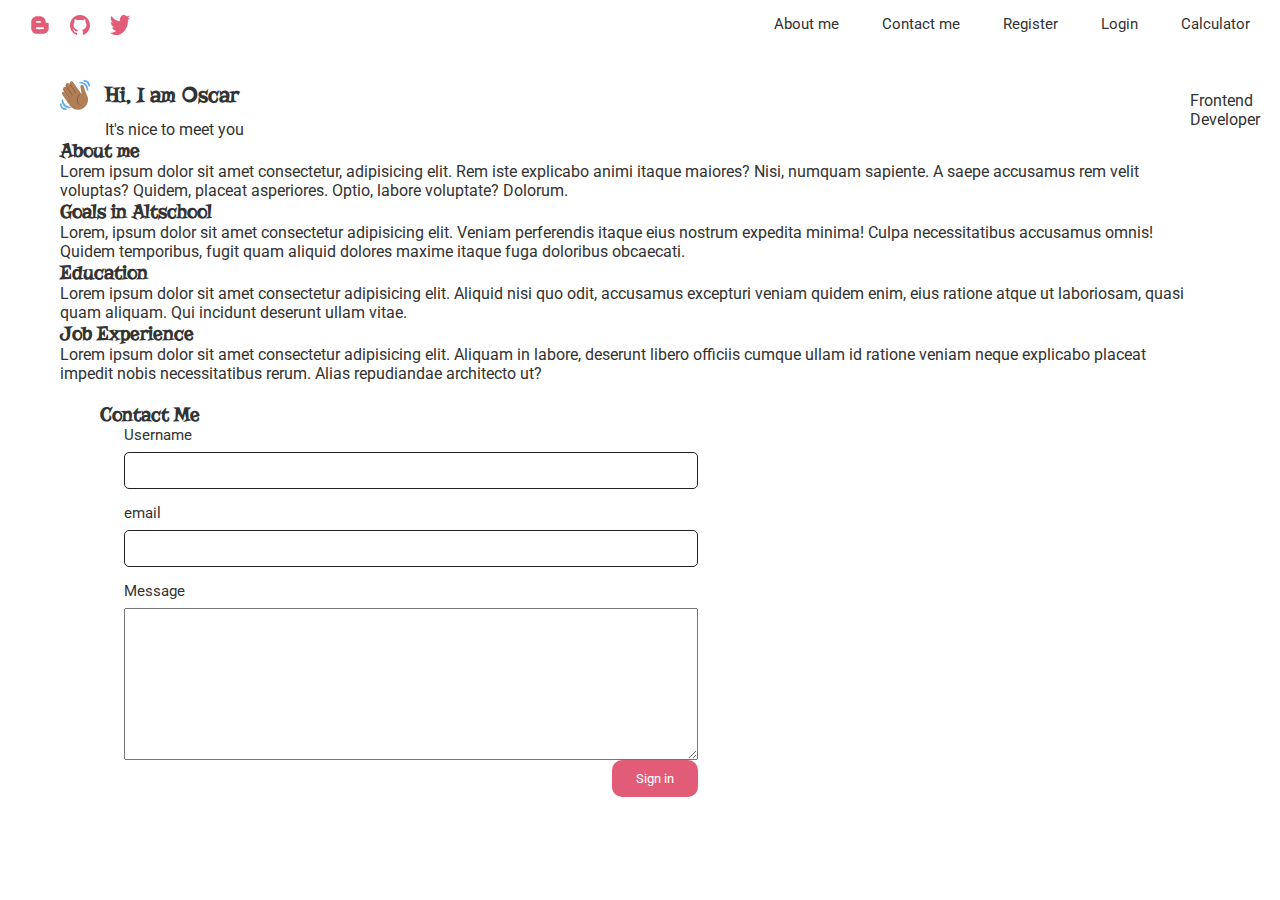
==== index.html @ 284df9f4 "rough style on home page" ====
<!DOCTYPE html>
<html lang="en">
<head>
    <meta charset="UTF-8">
    <meta http-equiv="X-UA-Compatible" content="IE=edge">
    <meta name="viewport" content="width=device-width, initial-scale=1.0">
    <link rel="stylesheet" href="styles.css">
    <link rel="stylesheet" href="nav.css">
    <link rel="preconnect" href="https://fonts.googleapis.com">
    <link rel="preconnect" href="https://fonts.gstatic.com" crossorigin>
    <link href="https://fonts.googleapis.com/css2?family=DM+Sans:wght@500&family=Risque&family=Roboto:wght@300;400&display=swap" rel="stylesheet">
    <title>A page about me</title>
</head>
<body class="home-page">
    <header class="hamburger-menu header-container">
        <input id="menu__toggle" type="checkbox" />
        <label class="menu__btn" for="menu__toggle">
           <span></span>
        </label>
        <div class="menu__box">
            <nav>
                <ul>
                    <li><a href="index.html" class="menu__item">About me</a></li>
                    <li><a href="index.html#contact-me-section" class="menu__item">Contact me</a></li>
                    <li><a href="register.html" class="menu__item">Register</a></li>
                    <li><a href="login.html" class="menu__item">Login</a></li>
                    <li><a href="calc.html" class="menu__item">Calculator</a></li>
                </ul>
            </nav>
            
            <ul class="profile-icons">
                <li>
                    <a href="">
                        <svg width="20" height="20" viewBox="0 0 50 50" fill="none" xmlns="http://www.w3.org/2000/svg">
                            <path d="M46.739 21.7485C46.5625 20.9673 46.075 20.2454 45.5187 19.9423C45.3421 19.8438 44.2484 19.7282 43.0765 19.6782C41.114 19.5907 40.8984 19.5517 40.2734 19.1892C39.2875 18.6126 39.0234 17.9876 39.014 16.3079C39.0046 13.0845 37.6656 10.0876 35.0203 7.39228C33.1359 5.46884 31.0265 4.16884 28.6234 3.43759C28.0468 3.26103 26.7578 3.20321 22.4421 3.15478C15.664 3.07665 14.1609 3.21259 11.8562 4.13134C7.60776 5.81103 4.56089 9.38603 3.44839 13.9548C3.2437 14.8142 3.1937 16.1907 3.14526 24.1017C3.08745 34.0142 3.15464 35.4688 3.77026 37.4313C5.2937 42.2751 9.62026 45.8595 13.9656 46.6407C15.4109 46.9048 33.2328 46.9626 35.0593 46.7188C38.2328 46.2892 40.7234 45.0095 43.0578 42.6267C44.7468 40.8985 45.8015 39.0329 46.4953 36.5626C46.9734 34.8438 46.9343 22.6173 46.739 21.7485ZM15.2828 15.5376C16.0453 14.7657 16.2593 14.736 21.025 14.736C25.3125 14.736 25.4578 14.7454 26.0843 15.0688C26.9921 15.5282 27.3921 16.172 27.3921 17.2079C27.3921 18.136 27.0203 18.7892 26.1906 19.3173C25.7421 19.6001 25.4781 19.6204 21.2781 19.6392C18.6906 19.6579 16.6203 19.6001 16.3171 19.522C14.6953 19.0626 14.0906 16.7392 15.2812 15.5376H15.2828ZM34.014 35.0485L32.5593 35.2829L24.9906 35.3704C18.3406 35.4485 16.4656 35.3313 16.114 35.1751C15.4203 34.872 14.7656 34.0329 14.6593 33.2813C14.5515 32.5688 14.9125 31.5923 15.4593 31.0938C16.1531 30.4688 16.4546 30.4501 24.9609 30.4392C33.7109 30.4298 33.6625 30.4298 34.4921 31.2017C35.6734 32.3048 35.4203 34.2485 34.014 35.0485Z" fill="#E35C77"/>
                        </svg>
                        <span>Blog</span>
                    </a>
                </li>
                <li>
                    <a href="">
                        <svg width="20" height="20" viewBox="0 0 50 50" fill="none" xmlns="http://www.w3.org/2000/svg">
                            <path d="M25.0028 2.14862e-06C11.1887 -0.00573574 0 11.4815 0 25.6599C0 36.8717 6.99922 46.4023 16.7467 49.9025C18.0594 50.241 17.8583 49.2828 17.8583 48.6286V44.1818C10.2782 45.0941 9.97095 39.9415 9.46263 39.0808C8.43481 37.2791 6.00492 36.8201 6.73109 35.9594C8.45716 35.0471 10.2167 36.1889 12.2556 39.2816C13.7303 41.5251 16.6071 41.1464 18.065 40.7735C18.3834 39.4251 19.0649 38.2201 20.0034 37.2848C12.1495 35.8389 8.8761 30.9158 8.8761 25.0631C8.8761 22.2229 9.78662 19.6121 11.5741 17.5063C10.4346 14.0349 11.6803 11.0627 11.8478 10.6208C15.0933 10.3225 18.4672 13.0078 18.7297 13.2201C20.5731 12.7094 22.679 12.4398 25.0363 12.4398C27.4048 12.4398 29.5163 12.7209 31.3764 13.2373C32.0076 12.7439 35.1357 10.4372 38.1522 10.7184C38.3142 11.1602 39.5319 14.0636 38.4594 17.4891C40.2692 19.6006 41.1909 22.2343 41.1909 25.0803C41.1909 30.9445 37.8952 35.8733 30.019 37.2963C30.6936 37.9778 31.2293 38.7905 31.5947 39.687C31.9601 40.5835 32.1479 41.5459 32.1472 42.5178V48.9729C32.1919 49.4893 32.1472 50 32.9851 50C42.8779 46.5745 50 36.975 50 25.6656C50 11.4815 38.8057 2.14862e-06 25.0028 2.14862e-06Z" fill="#E35C77"/>
                        </svg>
                        <span>Github</span>
                    </a>
                    
                </li>
                <li>
                    <a href="">
                        <svg width="20" height="20" viewBox="0 0 50 50" fill="none" xmlns="http://www.w3.org/2000/svg">
                            <path d="M50 5.92264C48.6076 8.47221 46.8994 10.6456 44.8754 12.4428C44.8954 12.9248 44.9054 13.4696 44.9054 14.0771C44.9054 17.4529 44.5056 20.8327 43.706 24.2167C42.9064 27.6006 41.685 30.8397 40.0418 33.9338C38.3987 37.0279 36.4413 39.7691 34.1699 42.1572C31.8984 44.5453 29.168 46.4495 25.9786 47.8697C22.7893 49.2899 19.3711 50 15.7242 50C10.0326 50 4.79121 48.1085 0 44.3254C0.850384 44.4419 1.66597 44.5001 2.44677 44.5001C7.20164 44.5001 11.4485 42.6972 15.1874 39.0913C12.9704 39.0412 10.9849 38.2011 9.23093 36.5708C7.47695 34.9406 6.26991 32.8575 5.6098 30.3214C6.26227 30.4744 6.90625 30.5509 7.54172 30.5509C8.45644 30.5509 9.35651 30.4041 10.2419 30.1103C7.87599 29.527 5.91323 28.0763 4.35367 25.7583C2.79417 23.4404 2.01442 20.765 2.01442 17.7322V17.5759C3.46664 18.5658 5.01567 19.0923 6.6615 19.1555C5.25993 18.0052 4.1487 16.5052 3.3278 14.6555C2.50685 12.8058 2.09638 10.8041 2.09638 8.65044C2.09638 6.37901 2.55873 4.26388 3.48344 2.30505C6.05636 6.19194 9.174 9.29847 12.8363 11.6246C16.4987 13.9508 20.4278 15.2427 24.6235 15.5003C24.4445 14.5822 24.3549 13.6242 24.3546 12.6261C24.3546 9.14122 25.3563 6.16566 27.3599 3.6994C29.3635 1.23313 31.7806 0 34.6115 0C37.5752 0 40.0716 1.32852 42.1007 3.98555C44.4189 3.42025 46.5896 2.39776 48.6127 0.918099C47.8333 3.93776 46.3314 6.26723 44.1071 7.90649C46.1514 7.60743 48.1157 6.94614 49.9999 5.92264H50Z" fill="#E35C77"/>
                        </svg>
                        <span>Twitter</span>
                    </a>
                    
                </li>    
            </ul>
        </div>
    </header>
    <main>
        <section>
            <div class="intro">
                <svg width="30" height="30" viewBox="0 0 36 36" fill="none" xmlns="http://www.w3.org/2000/svg">
                    <path d="M4.86088 9.10499C5.80088 8.44799 7.21788 8.57399 8.06188 9.27099L7.09388 7.86399C6.31488 6.75299 6.59388 5.55099 7.70588 4.77099C8.81788 3.99399 11.9689 6.08299 11.9689 6.08299C11.1829 4.96099 11.3299 3.53899 12.4519 2.75199C13.5739 1.96799 15.1219 2.23899 15.9079 3.36299L26.3279 18.083L24.9999 30.958L13.9169 26.916L4.24988 12.583C3.45688 11.454 3.73088 9.89699 4.86088 9.10499Z" fill="#90603E"/>
                    <path d="M2.69497 17.294C2.69497 17.294 1.56297 15.644 3.21397 14.513C4.86297 13.382 5.99397 15.031 5.99397 15.031L11.245 22.689C11.426 22.387 11.624 22.089 11.845 21.795L4.55697 11.168C4.55697 11.168 3.42597 9.519 5.07597 8.388C6.72497 7.257 7.85597 8.906 7.85597 8.906L14.711 18.903C14.966 18.695 15.227 18.486 15.496 18.281L7.54897 6.69C7.54897 6.69 6.41797 5.041 8.06797 3.91C9.71697 2.779 10.848 4.428 10.848 4.428L18.795 16.017C19.087 15.838 19.376 15.683 19.666 15.519L12.238 4.687C12.238 4.687 11.107 3.038 12.756 1.907C14.405 0.775997 15.536 2.425 15.536 2.425L23.39 13.879L24.584 15.621C19.636 19.015 19.165 25.4 21.992 29.523C22.557 30.348 23.382 29.783 23.382 29.783C19.989 24.834 21.025 19.273 25.974 15.88L24.515 8.578C24.515 8.578 23.97 6.654 25.893 6.108C27.817 5.563 28.363 7.487 28.363 7.487L30.048 12.491C30.716 14.475 31.427 16.452 32.368 18.322C35.025 23.602 33.438 30.164 28.428 33.601C22.963 37.348 15.492 35.955 11.744 30.491L2.69497 17.294Z" fill="#AF7E57"/>
                    <path d="M12 32C8.00001 32 3.95801 27.958 3.95801 23.958C3.95801 23.405 3.55301 22.958 3.00001 22.958C2.44701 22.958 1.95801 23.405 1.95801 23.958C1.95801 29.958 6.00001 34 12 34C12.553 34 13 33.511 13 32.958C13 32.405 12.553 32 12 32Z" fill="#5DADEC"/>
                    <path d="M7 33.958C4 33.958 2 31.958 2 28.958C2 28.405 1.553 27.958 1 27.958C0.447 27.958 0 28.405 0 28.958C0 32.958 3 35.958 7 35.958C7.553 35.958 8 35.511 8 34.958C8 34.405 7.553 33.958 7 33.958ZM24 1.95801C23.448 1.95801 23 2.40601 23 2.95801C23 3.51001 23.448 3.95801 24 3.95801C28 3.95801 32 7.54701 32 11.958C32 12.51 32.448 12.958 33 12.958C33.552 12.958 34 12.51 34 11.958C34 6.44401 30 1.95801 24 1.95801Z" fill="#5DADEC"/>
                    <path d="M29 0C28.448 0 28 0.406 28 0.958C28 1.51 28.448 2 29 2C32 2 33.958 4.225 33.958 6.958C33.958 7.51 34.447 7.958 35 7.958C35.553 7.958 35.958 7.51 35.958 6.958C35.958 3.121 33 0 29 0Z" fill="#5DADEC"/>
                </svg>
                <h1>Hi, I am Oscar</h1>
            </div>
            <p class="greeting">It's nice to meet you</p>
            <section>
                <h2>About me</h2>
                <p>Lorem ipsum dolor sit amet consectetur, adipisicing elit. Rem iste explicabo animi itaque maiores? Nisi, numquam sapiente. A saepe accusamus rem velit voluptas? Quidem, placeat asperiores. Optio, labore voluptate? Dolorum.</p>
                <h3>Goals in Altschool</h3>
                <p>Lorem, ipsum dolor sit amet consectetur adipisicing elit. Veniam perferendis itaque eius nostrum expedita minima! Culpa necessitatibus accusamus omnis! Quidem temporibus, fugit quam aliquid dolores maxime itaque fuga doloribus obcaecati.</p>
                <h3>Education</h3>
                <p>Lorem ipsum dolor sit amet consectetur adipisicing elit. Aliquid nisi quo odit, accusamus excepturi veniam quidem enim, eius ratione atque ut laboriosam, quasi quam aliquam. Qui incidunt deserunt ullam vitae.</p>
                <h3>Job Experience</h3>
                <p>Lorem ipsum dolor sit amet consectetur adipisicing elit. Aliquam in labore, deserunt libero officiis cumque ullam id ratione veniam neque explicabo placeat impedit nobis necessitatibus rerum. Alias repudiandae architecto ut?</p>
            </section>
            <section class="form-container">
                <h3>Contact Me</h3>
                
                <form action="">
                    <label for="username">Username</label>
                    <input type="text" name="username" id="username">
                    <label for="email">email</label>
                    <input type="email" name="email" id="email">
                    <label for="mesage">Message</label>
                    <textarea name="message" id="message" cols="30" rows="10"></textarea>
                    <input type="submit" value="Sign in">
                </form>
            </section>
        </section>
        <div>
            <img src="images/my-img.jpg" alt="">
            <p>Frontend Developer</p>
        </div>
        
    </main>
</body>
</html>
---- styles.css ----
:root {
    font-size: 62.5%;
    --main-bg-color: #6A5272;
    height: 100%;
}

body {
    height: 100%;
}

/* About me styles */
.intro {
    display: flex;
    align-items: center;
}

.intro svg {
    margin-right: 15px;
}

.home-page {
    color: #333;
}

.home-page h1 {
    margin: 0;
}

.home-page h2,
.home-page h3 {
    font-size: 2rem;
    font-family: 'Risque', cursive;
}

.home-page p {
    font-size: 1.6rem;
    font-family: 'Roboto', sans-serif;
}

.home-page main {
    padding-left: 6rem;
    padding-top: 8rem;
}

.greeting {
    margin-left: 45px;
    margin-top: 1rem;
}

.split-img-container{
    display: none;
}

label, input {
    display: block;
    font-family: 'Roboto', sans-serif;
}

main {
    background: var(--main-bg-color);
    padding-bottom: 1rem;
}

.main-body main {
    height: 100%;
}

label {
    margin-bottom: 8px;
    font-size: 1.5rem;
}

input, select {
    margin-bottom: 15px;
    padding: 10px;
    width: 100%;
    border-radius: 5px;
    border: 1px solid #222;
}

.form-container {
    border-radius: 5px;
    padding: 2rem;
    background: #fff;
    width: 90%;
    margin: 0 auto;
    padding-top: 2rem;
    display: flex;
    flex-direction: column;
    align-items: flex-start;
}

.form-container form {
    width: 96%;
    align-self: flex-end;
    display: flex;
    flex-direction: column;
}

.heading-container {
    display: flex;
}

h1 {
    margin-bottom: 2rem;
    margin-right: 5px;
    font-size: 2.2rem;
    font-family: 'Risque', cursive;
}

input[type='submit'] {
    /* width: 40%;
    margin: 0 auto; */
    border-radius: 10px;
    background: #E35C77;
    border: 1px solid transparent;
    cursor: pointer;
    color: #fff;
    align-self: flex-end;
}



@media screen and (min-width: 768px) {
    main {
        display: flex;
        padding: 0;
    }
    
    .split-img-container {
        width: 40%;
        display: flex;
        flex-direction: column;
        align-items: center;
        justify-content: center;
        height: 100%;
        position: fixed;
        top: -5%;
        right: 0;
    }

    .split-img-container p {
        font-size: 2rem;
        margin-left: -30px;
        font-family: 'DM Sans', sans-serif;
    }

    .split-img-container div {
        margin-left: -30px;
        width: 30%;
        display: flex;
        justify-content: space-between;
        margin-top: 3rem;
    }

    .main-body .split-img-container div {
        margin-left: 0;
    }
    
    .form-container {
        width: 60%;
        padding: 2rem 4rem;
    }
/* 
    .form-container form {
        width: 98%;
    } */

    .half-width {
        width: 47%;
    }

    .half-width-container {
        display: flex;
        justify-content: space-between;
    }

    .form-container {
        border-radius: initial;
        margin: initial;
    }

    input[type='submit'] {
        width: 15%;
    }
    
}
---- nav.css ----
* {
  margin: 0;
  padding: 0; 
  box-sizing: border-box;
}


:root {
  font-size: 62.5%;
  --main-bg-color: #fff;
}

header {
  background: var(--main-bg-color);
}

#menu__toggle {
  opacity: 0;
}
#menu__toggle:checked + .menu__btn > span {
  transform: rotate(45deg);
}
#menu__toggle:checked + .menu__btn > span::before {
  top: 0;
  transform: rotate(0deg);
}
#menu__toggle:checked + .menu__btn > span::after {
  top: 0;
  transform: rotate(90deg);
}
#menu__toggle:checked ~ .menu__box {
  left: 0 !important;
}
.menu__btn {
  position: fixed;
  top: 20px;
  left: 20px;
  width: 26px;
  height: 26px;
  cursor: pointer;
  z-index: 1;
}
.menu__btn > span,
.menu__btn > span::before,
.menu__btn > span::after {
  display: block;
  position: absolute;
  width: 100%;
  height: 2px;
  background-color: #616161;
  transition-duration: .25s;
}
.menu__btn > span::before {
  content: '';
  top: -8px;
}
.menu__btn > span::after {
  content: '';
  top: 8px;
}
.menu__box {
  display: block;
  position: fixed;
  top: 0;
  left: -100%;
  width: 300px;
  height: 70%;
  margin: 0;
  padding: 80px 0;
  padding-left: 3rem;
  list-style: none;
  background-color: #ECEFF1;
  box-shadow: 2px 2px 6px rgba(0, 0, 0, .4);
  transition-duration: .25s;
}
.menu__item {
  text-decoration: none;
  transition-duration: .25s;
}

.menu__box a, .profile-icons span {
  font-size: 1.5rem;
  font-family: 'Roboto', sans-serif;
  color: #333;
  text-decoration: none;
}

.profile-icons span {
  margin-left: 5px;
}

.profile-icons li a {
  display: flex;
  align-items: center;
}
.menu__box li {
  margin-bottom: 1rem;
}
.menu__item:hover {
  background-color: #CFD8DC;
}

.menu__box ul {
  list-style-type: none;
}

.header-container input[type="checkbox"] {
    display: block;
  }

  .header-container {
    display: block;
    position: fixed;
    width: 100%;
    z-index: 2;
  }

  main {
    padding-top: 64px;
  }

   .header-container input[type="checkbox"] {
    position: absolute;
    display: block;
    height: 32px;
    width: 30px;
    top: 20px;
    left: 20px;
    z-index: 5;
    opacity: 0;
  }

  

  /* .header-container .menu__box li {
    margin-bottom: 1.5rem;
    font-size: 1.3rem;
    font-weight: 500;
  } */



@media screen and (min-width: 768px) {
  .header-container input[type="checkbox"],
  .header-container .menu__btn{
    display: none;
  }

.header-container .menu__box {
    background: initial;
    height: auto;
    width: 100%;
    box-shadow: initial;
    display: flex;
    justify-content: space-between;
    flex-direction: row;
}

  .menu__box {
    position: initial;
    display: flex;
    justify-content: space-between;
    padding: 15px 20px;
  }

  .profile-icons {
    order: -1;
    width: 9%;
    display: flex;
    justify-content: space-between;
    align-items: center;
  }

  .profile-icons li {
    display: inline-block;
  }

  

  .profile-icons span {
    display: none;
  }

  .menu__box nav {
    width: 55%;
  }
  .menu__box nav > ul{

    display: flex;
    justify-content: space-between;
  }

  .menu__box li {
    display: inline-block;
    padding: 0 10px;
  }
}

@media screen and (min-width: 1024px) {
  .menu__box nav {
    width: 40%;
  }
}
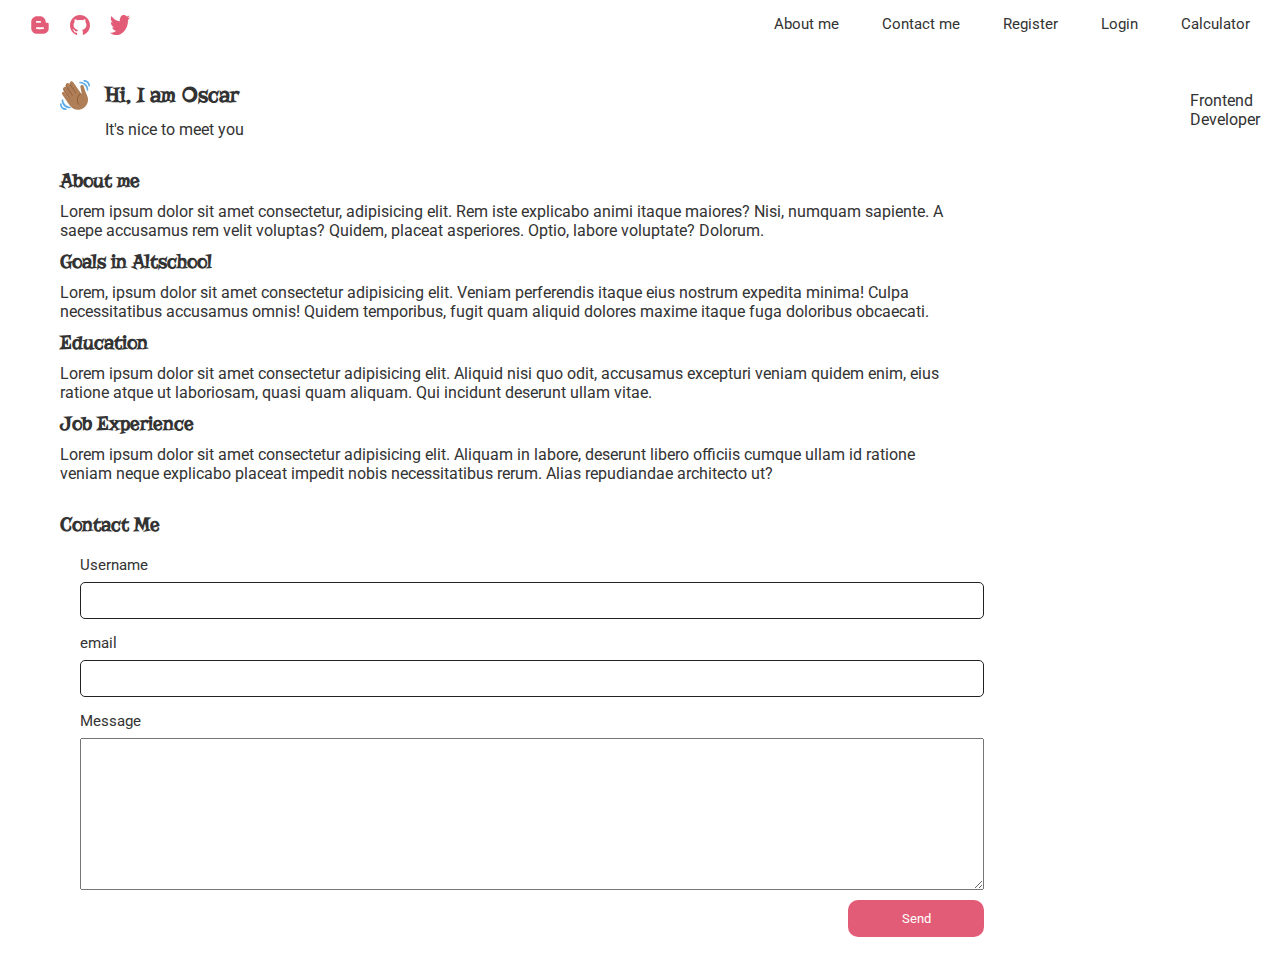
==== commit feefc377: "align button" ====
--- a/index.html
+++ b/index.html
@@ -71,7 +71,7 @@
                 <h1>Hi, I am Oscar</h1>
             </div>
             <p class="greeting">It's nice to meet you</p>
-            <section>
+            <section class="about-me-section">
                 <h2>About me</h2>
                 <p>Lorem ipsum dolor sit amet consectetur, adipisicing elit. Rem iste explicabo animi itaque maiores? Nisi, numquam sapiente. A saepe accusamus rem velit voluptas? Quidem, placeat asperiores. Optio, labore voluptate? Dolorum.</p>
                 <h3>Goals in Altschool</h3>
@@ -91,7 +91,7 @@
                     <input type="email" name="email" id="email">
                     <label for="mesage">Message</label>
                     <textarea name="message" id="message" cols="30" rows="10"></textarea>
-                    <input type="submit" value="Sign in">
+                    <input type="submit" value="Send">
                 </form>
             </section>
         </section>
--- a/styles.css
+++ b/styles.css
@@ -35,6 +35,7 @@
 .home-page p {
     font-size: 1.6rem;
     font-family: 'Roboto', sans-serif;
+    max-width: 80%;
 }
 
 .home-page main {
@@ -45,6 +46,36 @@
 .greeting {
     margin-left: 45px;
     margin-top: 1rem;
+}
+
+.home-page .form-container {
+    padding: 2rem 0;
+    width: 100%;
+}
+
+.form-container form {
+    width: 96%;
+    align-self: flex-end;
+    display: flex;
+    flex-direction: column;
+}
+
+.home-page .form-container form {
+    width: 80%;
+    align-self: flex-start;
+    margin-left: 20px;
+    margin-top: 1rem;
+}
+
+.about-me-section {
+    margin-top: 3rem;
+}
+
+.home-page h3 {
+    margin-top: 1rem;
+}
+.home-page h2, .home-page h3 {
+    margin-bottom: 1rem;
 }
 
 .split-img-container{
@@ -90,12 +121,7 @@
     align-items: flex-start;
 }
 
-.form-container form {
-    width: 96%;
-    align-self: flex-end;
-    display: flex;
-    flex-direction: column;
-}
+
 
 .heading-container {
     display: flex;
@@ -109,14 +135,16 @@
 }
 
 input[type='submit'] {
-    /* width: 40%;
-    margin: 0 auto; */
     border-radius: 10px;
     background: #E35C77;
     border: 1px solid transparent;
     cursor: pointer;
     color: #fff;
     align-self: flex-end;
+}
+
+.home-page input[type="submit"] {
+    margin-top: 1rem;
 }
 
 
@@ -161,6 +189,10 @@
         width: 60%;
         padding: 2rem 4rem;
     }
+
+    .home-page .form-container {
+        padding: 2rem 0;
+    }
 /* 
     .form-container form {
         width: 98%;
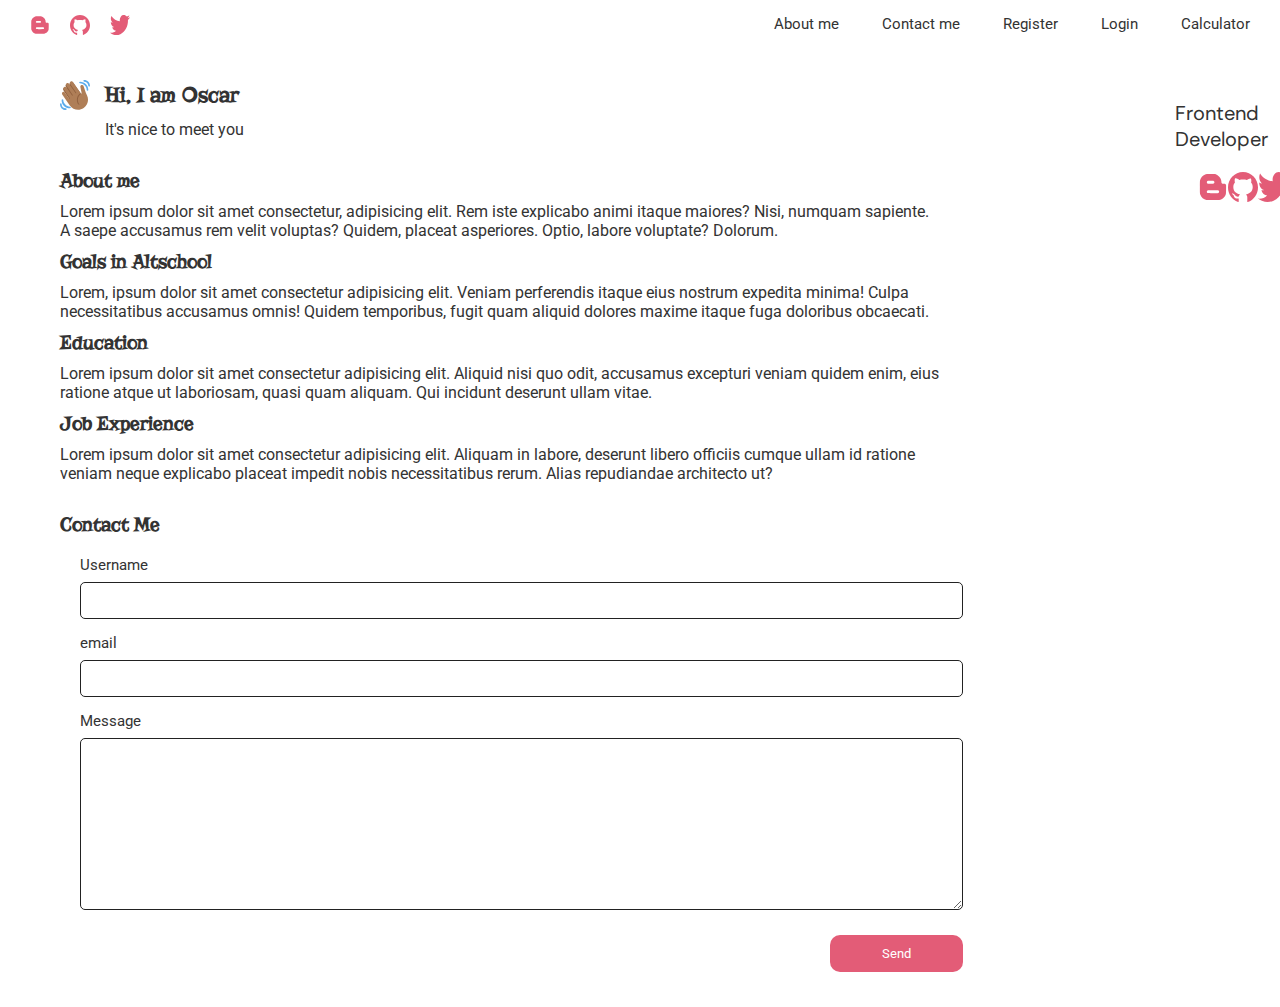
==== commit d38884ab: "align left image with text" ====
--- a/index.html
+++ b/index.html
@@ -95,9 +95,29 @@
                 </form>
             </section>
         </section>
-        <div>
+        <div class="img-container split-image-container">
             <img src="images/my-img.jpg" alt="">
             <p>Frontend Developer</p>
+            <div>
+                <a href="">
+                    <svg width="30" height="30" viewBox="0 0 50 50" fill="none" xmlns="http://www.w3.org/2000/svg">
+                        <path d="M46.739 21.7485C46.5625 20.9673 46.075 20.2454 45.5187 19.9423C45.3421 19.8438 44.2484 19.7282 43.0765 19.6782C41.114 19.5907 40.8984 19.5517 40.2734 19.1892C39.2875 18.6126 39.0234 17.9876 39.014 16.3079C39.0046 13.0845 37.6656 10.0876 35.0203 7.39228C33.1359 5.46884 31.0265 4.16884 28.6234 3.43759C28.0468 3.26103 26.7578 3.20321 22.4421 3.15478C15.664 3.07665 14.1609 3.21259 11.8562 4.13134C7.60776 5.81103 4.56089 9.38603 3.44839 13.9548C3.2437 14.8142 3.1937 16.1907 3.14526 24.1017C3.08745 34.0142 3.15464 35.4688 3.77026 37.4313C5.2937 42.2751 9.62026 45.8595 13.9656 46.6407C15.4109 46.9048 33.2328 46.9626 35.0593 46.7188C38.2328 46.2892 40.7234 45.0095 43.0578 42.6267C44.7468 40.8985 45.8015 39.0329 46.4953 36.5626C46.9734 34.8438 46.9343 22.6173 46.739 21.7485ZM15.2828 15.5376C16.0453 14.7657 16.2593 14.736 21.025 14.736C25.3125 14.736 25.4578 14.7454 26.0843 15.0688C26.9921 15.5282 27.3921 16.172 27.3921 17.2079C27.3921 18.136 27.0203 18.7892 26.1906 19.3173C25.7421 19.6001 25.4781 19.6204 21.2781 19.6392C18.6906 19.6579 16.6203 19.6001 16.3171 19.522C14.6953 19.0626 14.0906 16.7392 15.2812 15.5376H15.2828ZM34.014 35.0485L32.5593 35.2829L24.9906 35.3704C18.3406 35.4485 16.4656 35.3313 16.114 35.1751C15.4203 34.872 14.7656 34.0329 14.6593 33.2813C14.5515 32.5688 14.9125 31.5923 15.4593 31.0938C16.1531 30.4688 16.4546 30.4501 24.9609 30.4392C33.7109 30.4298 33.6625 30.4298 34.4921 31.2017C35.6734 32.3048 35.4203 34.2485 34.014 35.0485Z" fill="#E35C77"/>
+                    </svg>
+                    <span>Blog</span>
+                </a>
+                <a href="">
+                    <svg width="30" height="30" viewBox="0 0 50 50" fill="none" xmlns="http://www.w3.org/2000/svg">
+                        <path d="M25.0028 2.14862e-06C11.1887 -0.00573574 0 11.4815 0 25.6599C0 36.8717 6.99922 46.4023 16.7467 49.9025C18.0594 50.241 17.8583 49.2828 17.8583 48.6286V44.1818C10.2782 45.0941 9.97095 39.9415 9.46263 39.0808C8.43481 37.2791 6.00492 36.8201 6.73109 35.9594C8.45716 35.0471 10.2167 36.1889 12.2556 39.2816C13.7303 41.5251 16.6071 41.1464 18.065 40.7735C18.3834 39.4251 19.0649 38.2201 20.0034 37.2848C12.1495 35.8389 8.8761 30.9158 8.8761 25.0631C8.8761 22.2229 9.78662 19.6121 11.5741 17.5063C10.4346 14.0349 11.6803 11.0627 11.8478 10.6208C15.0933 10.3225 18.4672 13.0078 18.7297 13.2201C20.5731 12.7094 22.679 12.4398 25.0363 12.4398C27.4048 12.4398 29.5163 12.7209 31.3764 13.2373C32.0076 12.7439 35.1357 10.4372 38.1522 10.7184C38.3142 11.1602 39.5319 14.0636 38.4594 17.4891C40.2692 19.6006 41.1909 22.2343 41.1909 25.0803C41.1909 30.9445 37.8952 35.8733 30.019 37.2963C30.6936 37.9778 31.2293 38.7905 31.5947 39.687C31.9601 40.5835 32.1479 41.5459 32.1472 42.5178V48.9729C32.1919 49.4893 32.1472 50 32.9851 50C42.8779 46.5745 50 36.975 50 25.6656C50 11.4815 38.8057 2.14862e-06 25.0028 2.14862e-06Z" fill="#E35C77"/>
+                    </svg>
+                    <span>Github</span>
+                </a>
+                <a href="">
+                    <svg width="30" height="30" viewBox="0 0 50 50" fill="none" xmlns="http://www.w3.org/2000/svg">
+                        <path d="M50 5.92264C48.6076 8.47221 46.8994 10.6456 44.8754 12.4428C44.8954 12.9248 44.9054 13.4696 44.9054 14.0771C44.9054 17.4529 44.5056 20.8327 43.706 24.2167C42.9064 27.6006 41.685 30.8397 40.0418 33.9338C38.3987 37.0279 36.4413 39.7691 34.1699 42.1572C31.8984 44.5453 29.168 46.4495 25.9786 47.8697C22.7893 49.2899 19.3711 50 15.7242 50C10.0326 50 4.79121 48.1085 0 44.3254C0.850384 44.4419 1.66597 44.5001 2.44677 44.5001C7.20164 44.5001 11.4485 42.6972 15.1874 39.0913C12.9704 39.0412 10.9849 38.2011 9.23093 36.5708C7.47695 34.9406 6.26991 32.8575 5.6098 30.3214C6.26227 30.4744 6.90625 30.5509 7.54172 30.5509C8.45644 30.5509 9.35651 30.4041 10.2419 30.1103C7.87599 29.527 5.91323 28.0763 4.35367 25.7583C2.79417 23.4404 2.01442 20.765 2.01442 17.7322V17.5759C3.46664 18.5658 5.01567 19.0923 6.6615 19.1555C5.25993 18.0052 4.1487 16.5052 3.3278 14.6555C2.50685 12.8058 2.09638 10.8041 2.09638 8.65044C2.09638 6.37901 2.55873 4.26388 3.48344 2.30505C6.05636 6.19194 9.174 9.29847 12.8363 11.6246C16.4987 13.9508 20.4278 15.2427 24.6235 15.5003C24.4445 14.5822 24.3549 13.6242 24.3546 12.6261C24.3546 9.14122 25.3563 6.16566 27.3599 3.6994C29.3635 1.23313 31.7806 0 34.6115 0C37.5752 0 40.0716 1.32852 42.1007 3.98555C44.4189 3.42025 46.5896 2.39776 48.6127 0.918099C47.8333 3.93776 46.3314 6.26723 44.1071 7.90649C46.1514 7.60743 48.1157 6.94614 49.9999 5.92264H50Z" fill="#E35C77"/>
+                    </svg>
+                    <span>Twitter</span>
+                </a>
+            </div>
         </div>
         
     </main>
--- a/styles.css
+++ b/styles.css
@@ -78,6 +78,29 @@
     margin-bottom: 1rem;
 }
 
+.home-page .img-container {
+    display: flex;
+    flex-direction: column;
+    align-items: center;
+}
+
+.home-page .img-container p {
+    margin-top: 2rem;
+    font-family: 'DM Sans', sans-serif;
+    font-size: 2rem;
+}
+
+.home-page .img-container span {
+    display: none;
+}
+
+.home-page .img-container div {
+    margin-top: 2rem;
+    width: 40%;
+    display: flex;
+    justify-content: space-between;
+}
+
 .split-img-container{
     display: none;
 }
@@ -101,7 +124,7 @@
     font-size: 1.5rem;
 }
 
-input, select {
+input, select, textarea {
     margin-bottom: 15px;
     padding: 10px;
     width: 100%;
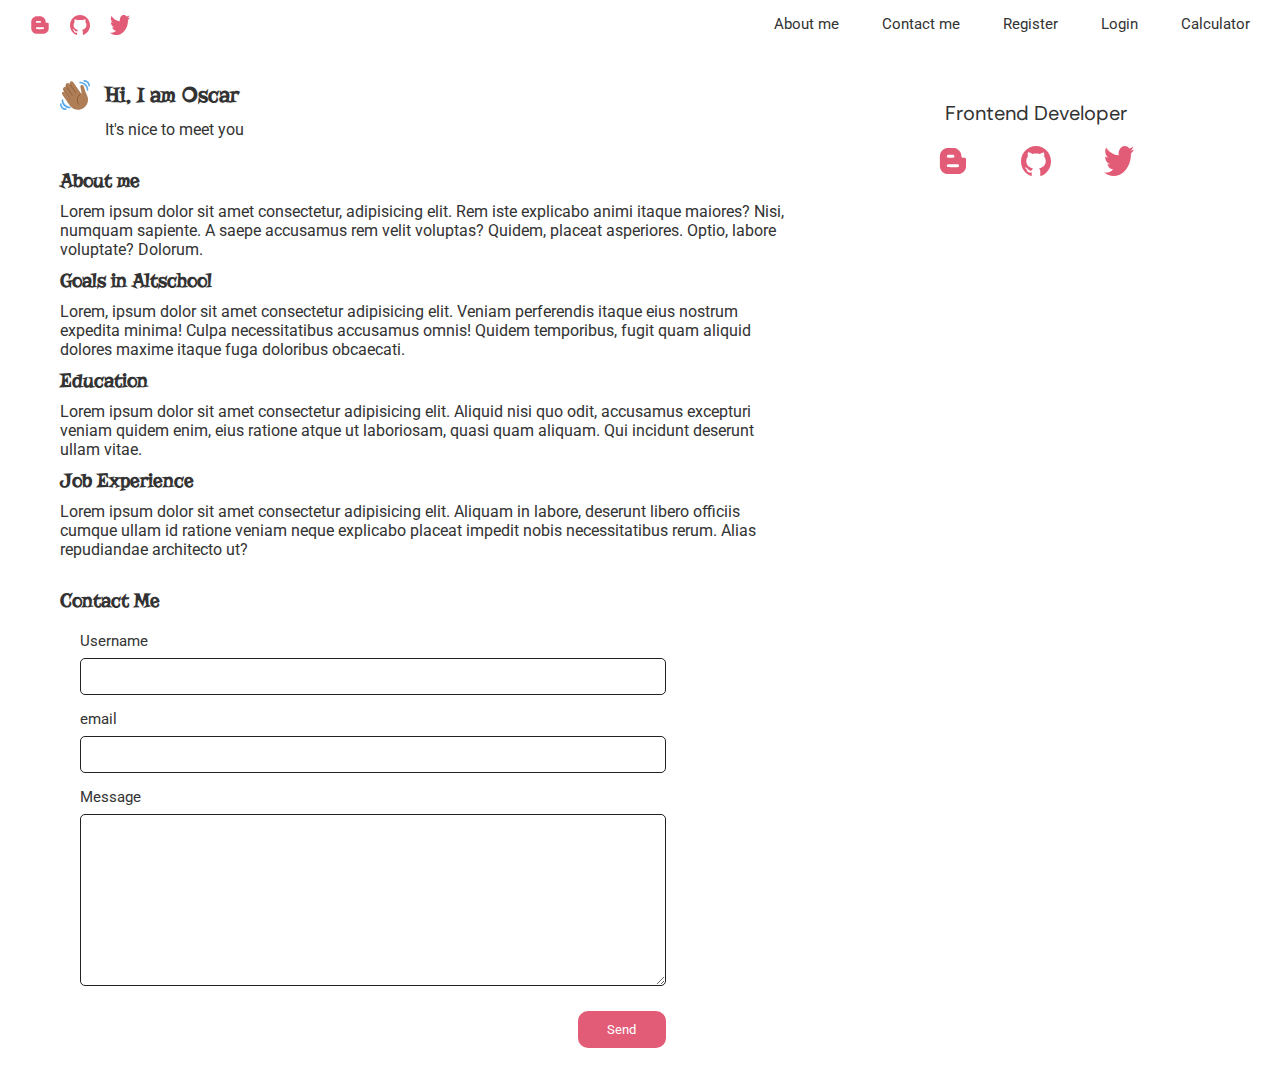
==== commit edb7f1a9: "mobile view" ====
--- a/index.html
+++ b/index.html
@@ -59,7 +59,7 @@
         </div>
     </header>
     <main>
-        <section>
+        <section class="home-page-main-text">
             <div class="intro">
                 <svg width="30" height="30" viewBox="0 0 36 36" fill="none" xmlns="http://www.w3.org/2000/svg">
                     <path d="M4.86088 9.10499C5.80088 8.44799 7.21788 8.57399 8.06188 9.27099L7.09388 7.86399C6.31488 6.75299 6.59388 5.55099 7.70588 4.77099C8.81788 3.99399 11.9689 6.08299 11.9689 6.08299C11.1829 4.96099 11.3299 3.53899 12.4519 2.75199C13.5739 1.96799 15.1219 2.23899 15.9079 3.36299L26.3279 18.083L24.9999 30.958L13.9169 26.916L4.24988 12.583C3.45688 11.454 3.73088 9.89699 4.86088 9.10499Z" fill="#90603E"/>
--- a/styles.css
+++ b/styles.css
@@ -35,12 +35,23 @@
 .home-page p {
     font-size: 1.6rem;
     font-family: 'Roboto', sans-serif;
-    max-width: 80%;
+    /* max-width: 80%; */
 }
 
 .home-page main {
-    padding-left: 6rem;
+    padding-left: 2rem;
     padding-top: 8rem;
+    display: flex;
+    flex-direction: column;
+    align-items: center;
+}
+
+.home-page .img-container {
+    order: -1;
+}
+
+.home-page-main-text {
+    width: 90%;
 }
 
 .greeting {
@@ -79,9 +90,14 @@
 }
 
 .home-page .img-container {
+    width: 40%;
     display: flex;
     flex-direction: column;
     align-items: center;
+}
+
+.home-page .img-container img {
+    width: 80%;
 }
 
 .home-page .img-container p {
@@ -177,6 +193,17 @@
         display: flex;
         padding: 0;
     }
+
+    .home-page main {
+        padding-left: 6rem;
+        flex-direction: row;
+        align-items: initial;
+    }
+    
+    .home-page .img-container {
+        order: 0;
+    }
+    
     
     .split-img-container {
         width: 40%;
@@ -190,6 +217,10 @@
         right: 0;
     }
 
+    .home-page-main-text {
+        width: 60%;
+    }
+
     .split-img-container p {
         font-size: 2rem;
         margin-left: -30px;
